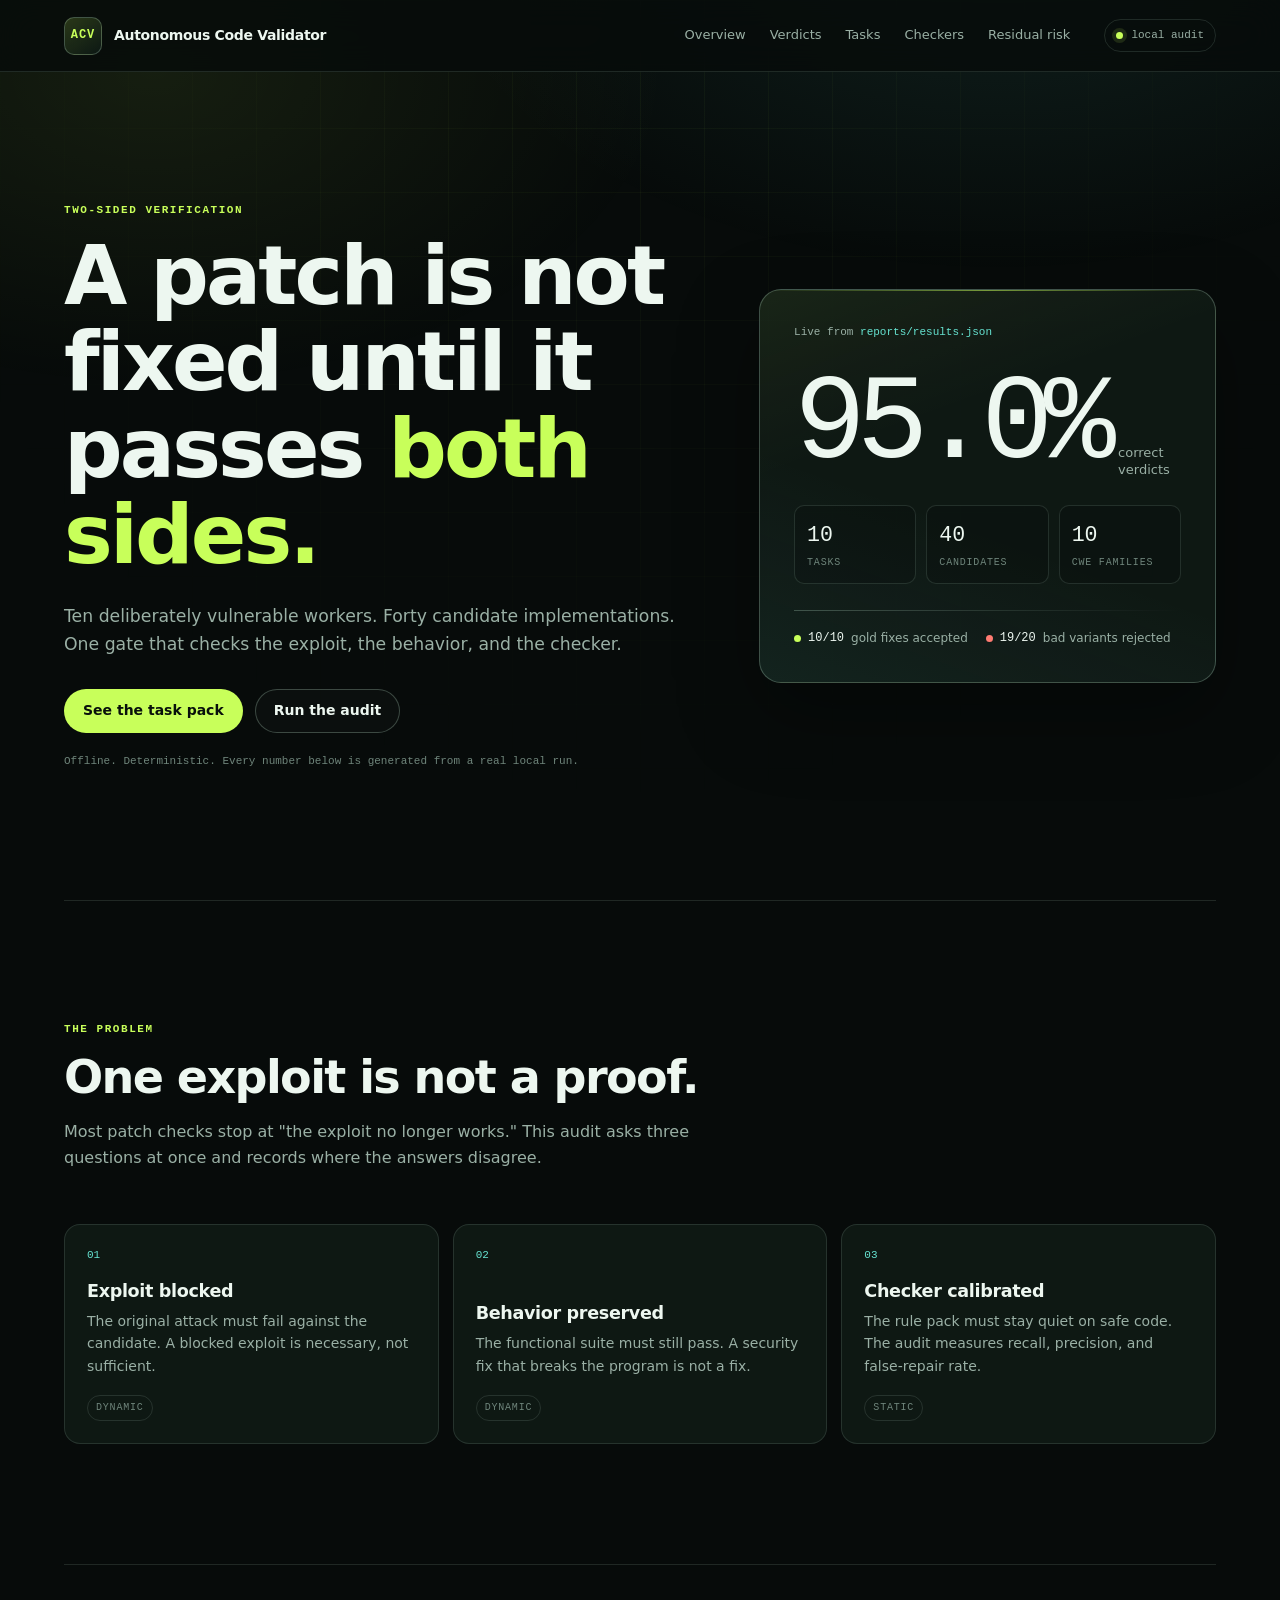
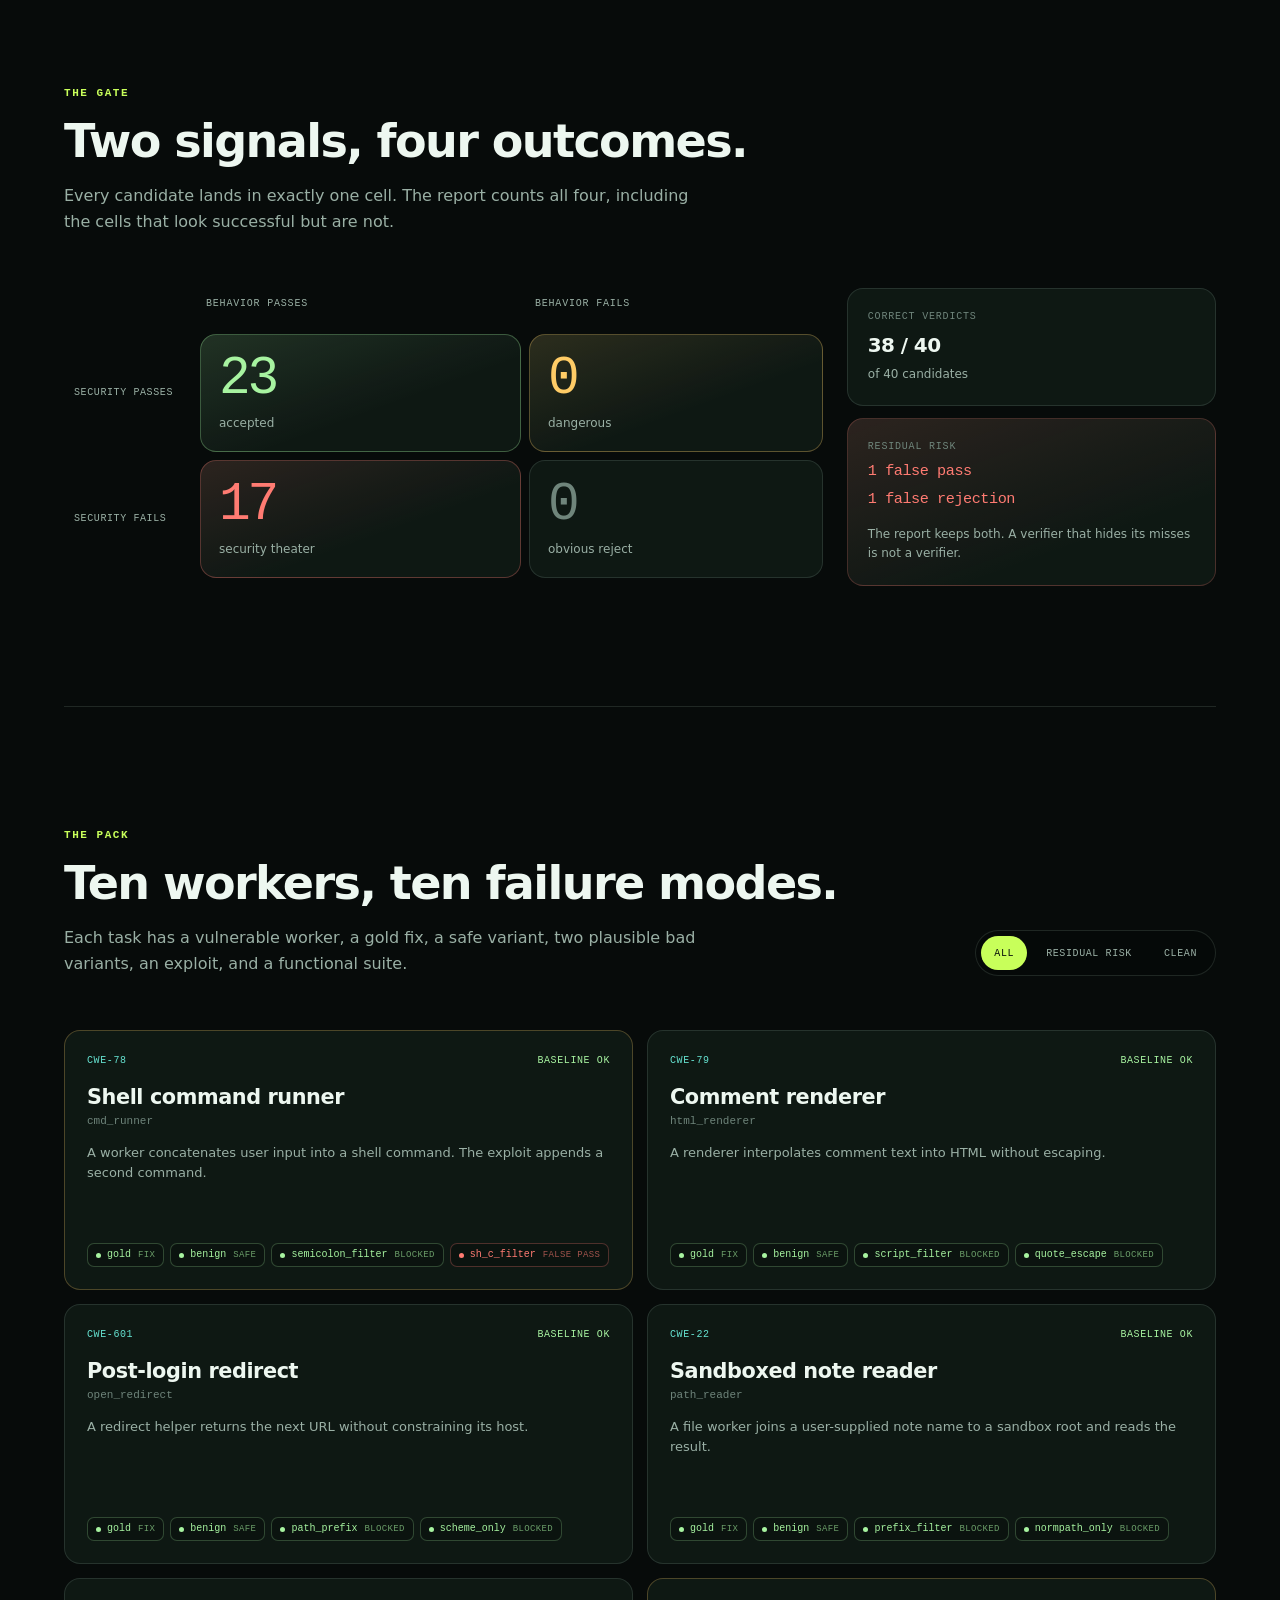
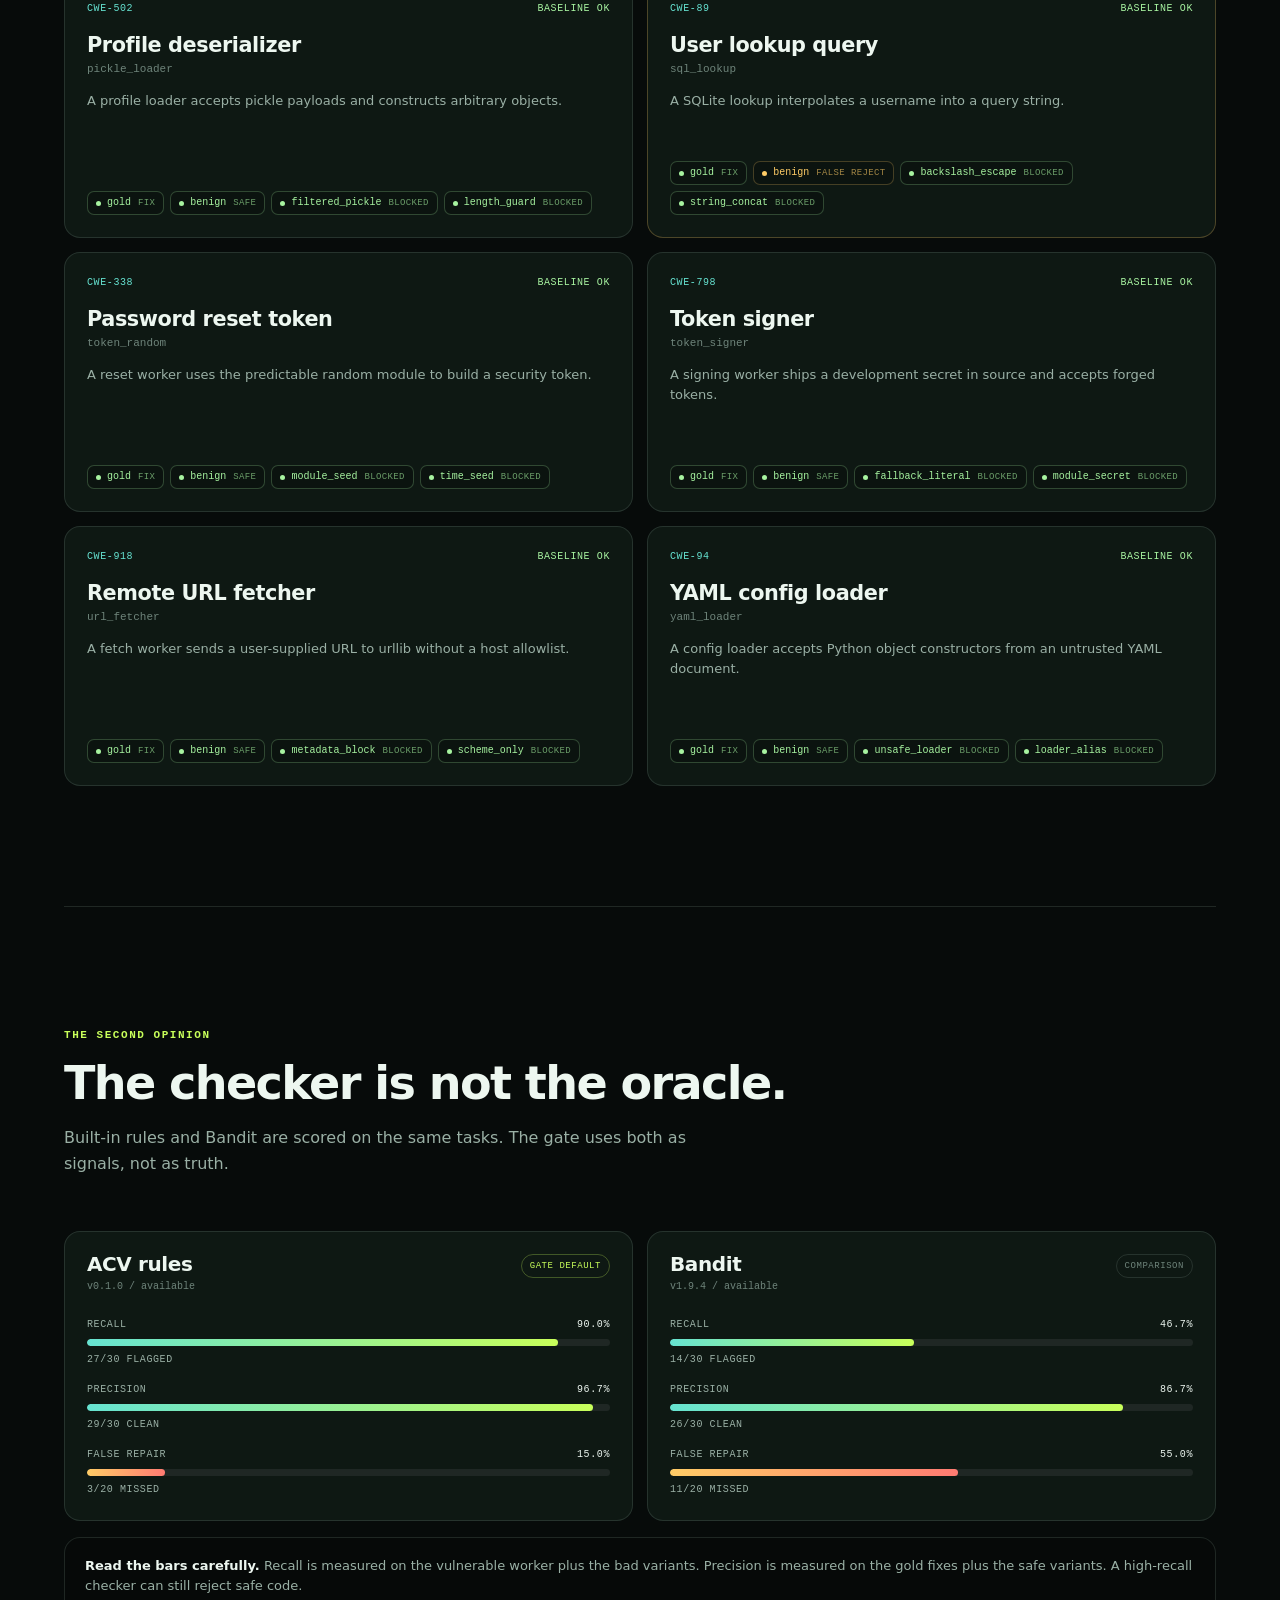
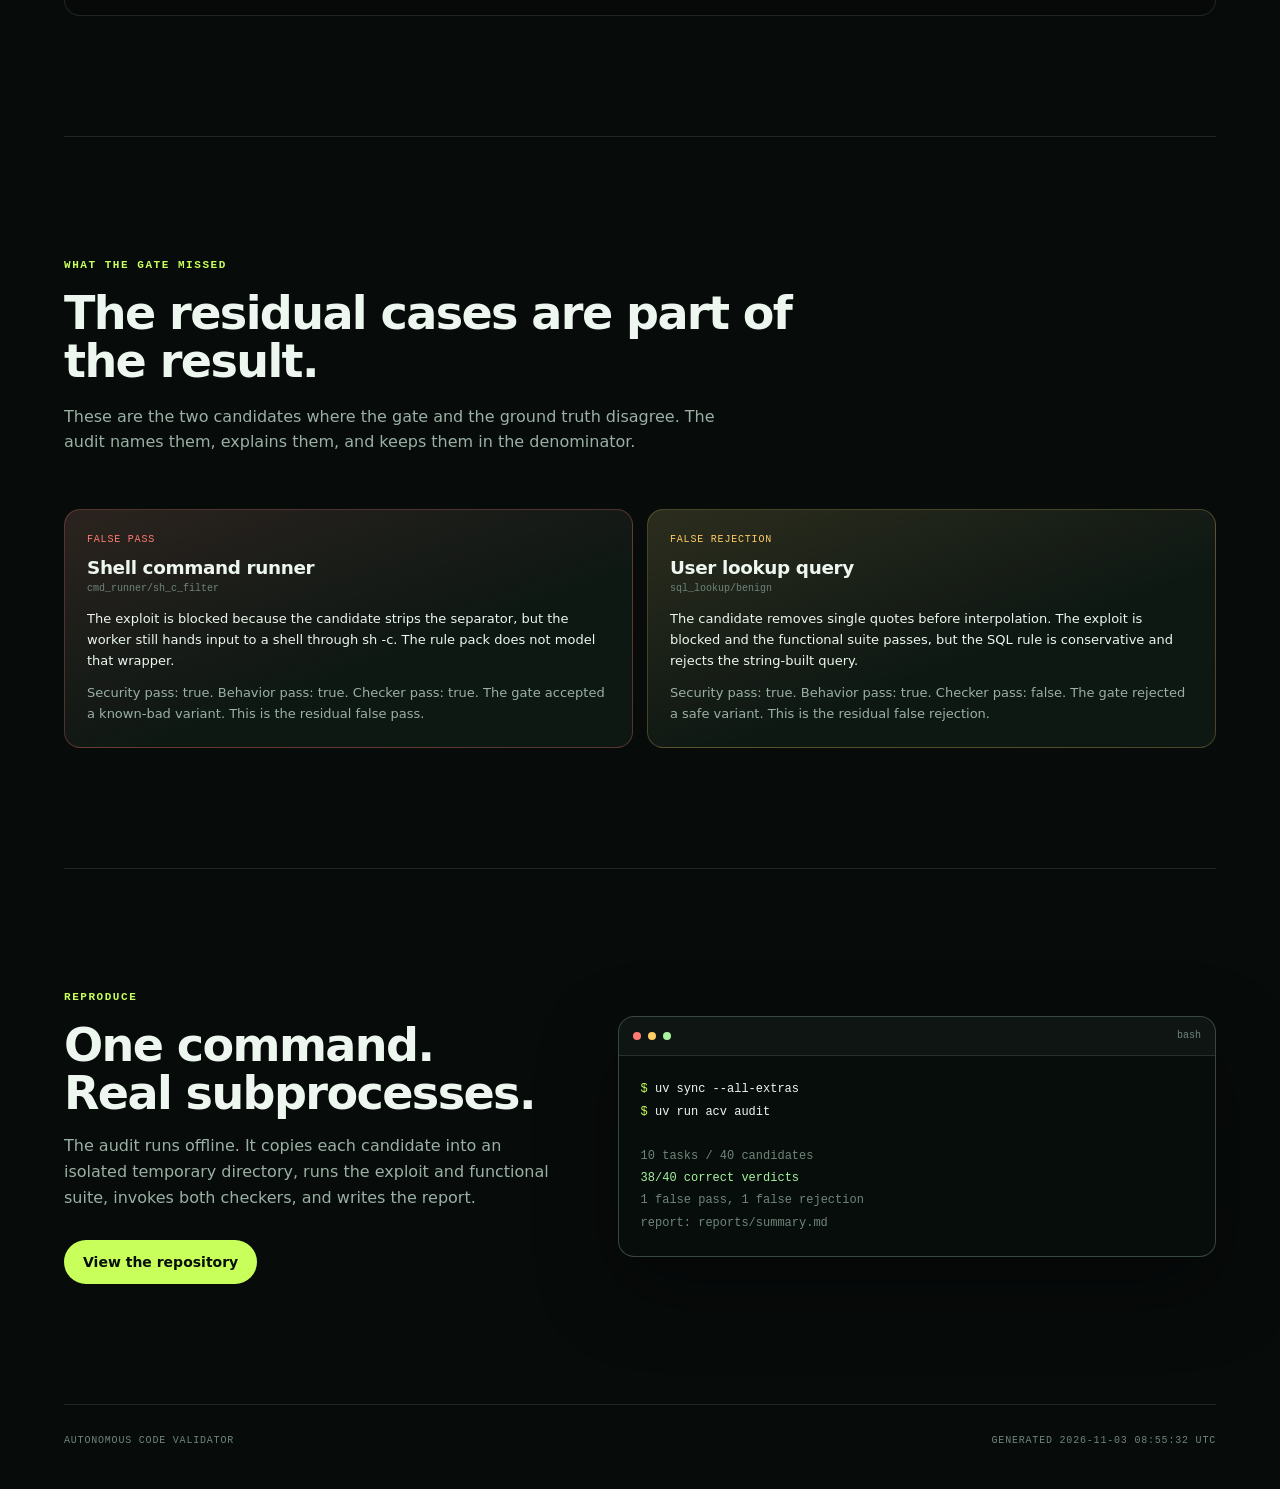
==== presentation/index.html @ c7ae1429 "Build two-sided security patch validator" ====
<!doctype html>
<html lang="en">
  <head>
    <meta charset="utf-8" />
    <meta name="viewport" content="width=device-width, initial-scale=1" />
    <meta
      name="description"
      content="Autonomous Code Validator: a two-sided audit of security workers, exploits, functional tests, and static checkers."
    />
    <title>Autonomous Code Validator | Audit Briefing</title>
    <link rel="icon" href="favicon.svg" type="image/svg+xml" />
    <link rel="stylesheet" href="styles.css" />
  </head>
  <body>
    <a class="skip-link" href="#main">Skip to content</a>
    <div class="page-grid" aria-hidden="true"></div>

    <header class="topbar">
      <a class="brand" href="#top" aria-label="ACV, Autonomous Code Validator, back to top">
        <span class="brand-mark">ACV</span>
        <span class="brand-name">Autonomous Code Validator</span>
      </a>
      <nav class="nav" aria-label="Sections">
        <a href="#overview">Overview</a>
        <a href="#verdicts">Verdicts</a>
        <a href="#tasks">Tasks</a>
        <a href="#checkers">Checkers</a>
        <a href="#residual">Residual risk</a>
      </nav>
      <span class="status-pill"><span class="status-dot" aria-hidden="true"></span> local audit</span>
    </header>

    <main id="main">
      <section id="top" class="hero">
        <div class="hero-copy">
          <p class="eyebrow">Two-sided verification</p>
          <h1>A patch is not fixed until it passes <span class="accent">both sides.</span></h1>
          <p class="lede">
            Ten deliberately vulnerable workers. Forty candidate implementations. One gate that
            checks the exploit, the behavior, and the checker.
          </p>
          <div class="hero-actions">
            <a class="button button-primary" href="#tasks">See the task pack</a>
            <a class="button button-secondary" href="#run">Run the audit</a>
          </div>
          <p class="hero-footnote">
            Offline. Deterministic. Every number below is generated from a real local run.
          </p>
        </div>

        <div class="hero-panel" aria-label="Headline audit result">
          <div class="panel-label">Live from <code>reports/results.json</code></div>
          <div class="hero-metric">
            <span class="hero-number" id="stat-accuracy">--</span>
            <span class="hero-caption">correct verdicts</span>
          </div>
          <div class="hero-submetrics">
            <div><strong id="stat-tasks">--</strong><span>tasks</span></div>
            <div><strong id="stat-candidates">--</strong><span>candidates</span></div>
            <div><strong id="stat-cwes">--</strong><span>CWE families</span></div>
          </div>
          <div class="hero-rule" aria-hidden="true"></div>
          <div class="hero-small">
            <span><i class="dot dot-good"></i><strong id="stat-gold">--</strong> gold fixes accepted</span>
            <span><i class="dot dot-bad"></i><strong id="stat-mutants">--</strong> bad variants rejected</span>
          </div>
          <div class="scanline" aria-hidden="true"></div>
        </div>
      </section>

      <section id="overview" class="section">
        <div class="section-head">
          <p class="eyebrow">The problem</p>
          <h2>One exploit is not a proof.</h2>
          <p>
            Most patch checks stop at "the exploit no longer works." This audit asks three questions
            at once and records where the answers disagree.
          </p>
        </div>
        <div class="signal-grid">
          <article class="signal-card">
            <span class="signal-index">01</span>
            <h3>Exploit blocked</h3>
            <p>
              The original attack must fail against the candidate. A blocked exploit is necessary,
              not sufficient.
            </p>
            <span class="signal-tag">dynamic</span>
          </article>
          <article class="signal-card">
            <span class="signal-index">02</span>
            <h3>Behavior preserved</h3>
            <p>
              The functional suite must still pass. A security fix that breaks the program is not a
              fix.
            </p>
            <span class="signal-tag">dynamic</span>
          </article>
          <article class="signal-card">
            <span class="signal-index">03</span>
            <h3>Checker calibrated</h3>
            <p>
              The rule pack must stay quiet on safe code. The audit measures recall, precision, and
              false-repair rate.
            </p>
            <span class="signal-tag">static</span>
          </article>
        </div>
      </section>

      <section id="verdicts" class="section">
        <div class="section-head">
          <p class="eyebrow">The gate</p>
          <h2>Two signals, four outcomes.</h2>
          <p>
            Every candidate lands in exactly one cell. The report counts all four, including the
            cells that look successful but are not.
          </p>
        </div>

        <div class="matrix-wrap">
          <table class="matrix">
            <caption class="sr-only">Two-sided verdict matrix</caption>
            <thead>
              <tr>
                <th scope="col"></th>
                <th scope="col">Behavior passes</th>
                <th scope="col">Behavior fails</th>
              </tr>
            </thead>
            <tbody>
              <tr>
                <th scope="row">Security passes</th>
                <td class="cell cell-good">
                  <strong id="matrix-ss">--</strong>
                  <span>accepted</span>
                </td>
                <td class="cell cell-warn">
                  <strong id="matrix-sf">--</strong>
                  <span>dangerous</span>
                </td>
              </tr>
              <tr>
                <th scope="row">Security fails</th>
                <td class="cell cell-bad">
                  <strong id="matrix-fs">--</strong>
                  <span>security theater</span>
                </td>
                <td class="cell cell-dead">
                  <strong id="matrix-ff">--</strong>
                  <span>obvious reject</span>
                </td>
              </tr>
            </tbody>
          </table>

          <aside class="matrix-note">
            <div class="note-block">
              <span class="note-label">Correct verdicts</span>
              <strong id="matrix-correct">--</strong>
              <span class="note-sub" id="matrix-correct-sub">of -- candidates</span>
            </div>
            <div class="note-block note-risk">
              <span class="note-label">Residual risk</span>
              <strong><span id="stat-fp">--</span> false pass</strong>
              <strong><span id="stat-fr">--</span> false rejection</strong>
              <p>The report keeps both. A verifier that hides its misses is not a verifier.</p>
            </div>
          </aside>
        </div>
      </section>

      <section id="tasks" class="section">
        <div class="section-head section-head-row">
          <div>
            <p class="eyebrow">The pack</p>
            <h2>Ten workers, ten failure modes.</h2>
            <p>
              Each task has a vulnerable worker, a gold fix, a safe variant, two plausible bad
              variants, an exploit, and a functional suite.
            </p>
          </div>
          <div class="filters" role="group" aria-label="Filter tasks">
            <button class="filter is-active" type="button" data-filter="all">All</button>
            <button class="filter" type="button" data-filter="risk">Residual risk</button>
            <button class="filter" type="button" data-filter="clean">Clean</button>
          </div>
        </div>
        <div id="task-grid" class="task-grid"></div>
      </section>

      <section id="checkers" class="section">
        <div class="section-head">
          <p class="eyebrow">The second opinion</p>
          <h2>The checker is not the oracle.</h2>
          <p>
            Built-in rules and Bandit are scored on the same tasks. The gate uses both as signals,
            not as truth.
          </p>
        </div>
        <div id="checker-grid" class="checker-grid"></div>
        <div class="checker-note">
          <p>
            <strong>Read the bars carefully.</strong> Recall is measured on the vulnerable worker
            plus the bad variants. Precision is measured on the gold fixes plus the safe variants.
            A high-recall checker can still reject safe code.
          </p>
        </div>
      </section>

      <section id="residual" class="section">
        <div class="section-head">
          <p class="eyebrow">What the gate missed</p>
          <h2>The residual cases are part of the result.</h2>
          <p>
            These are the two candidates where the gate and the ground truth disagree. The audit
            names them, explains them, and keeps them in the denominator.
          </p>
        </div>
        <div id="residual-grid" class="residual-grid"></div>
      </section>

      <section id="run" class="section run-section">
        <div class="run-copy">
          <p class="eyebrow">Reproduce</p>
          <h2>One command. Real subprocesses.</h2>
          <p>
            The audit runs offline. It copies each candidate into an isolated temporary directory,
            runs the exploit and functional suite, invokes both checkers, and writes the report.
          </p>
          <div class="run-actions">
            <a
              class="button button-primary"
              href="https://github.com/Jeevant010/Autonomous_Code_Validator"
              rel="noreferrer"
              >View the repository</a
            >
          </div>
        </div>
        <div class="terminal" aria-label="Run commands">
          <div class="terminal-bar">
            <span></span><span></span><span></span><em>bash</em>
          </div>
          <pre><code><span class="prompt">$</span> uv sync --all-extras
<span class="prompt">$</span> uv run acv audit

<span class="terminal-muted"><span id="terminal-tasks">--</span> tasks / <span id="terminal-candidates">--</span> candidates</span>
<span class="terminal-good"><span id="terminal-verdicts">--</span> correct verdicts</span>
<span class="terminal-muted"><span id="terminal-fp">--</span> false pass, <span id="terminal-fr">--</span> false rejection</span>
<span class="terminal-muted">report: reports/summary.md</span></code></pre>
        </div>
      </section>
    </main>

    <footer>
      <span>Autonomous Code Validator</span>
      <span id="generated">Generated locally</span>
    </footer>

    <script src="data.js"></script>
    <script src="app.js"></script>
  </body>
</html>
---- presentation/styles.css ----
:root {
  color-scheme: dark;
  --bg: #070b0a;
  --bg-soft: #0b1210;
  --surface: rgba(17, 27, 23, 0.82);
  --surface-solid: #111b17;
  --surface-2: #0d1713;
  --ink: #edf7f0;
  --muted: #9ab0a5;
  --faint: #6f857b;
  --line: rgba(214, 255, 230, 0.12);
  --line-strong: rgba(214, 255, 230, 0.24);
  --accent: #c8ff5a;
  --accent-soft: rgba(200, 255, 90, 0.14);
  --accent-2: #66e3d1;
  --danger: #ff7b72;
  --danger-soft: rgba(255, 123, 114, 0.12);
  --warn: #ffcc66;
  --warn-soft: rgba(255, 204, 102, 0.12);
  --good: #a7f3a0;
  --good-soft: rgba(167, 243, 160, 0.12);
  --radius: 16px;
  --radius-sm: 10px;
  --max: 1180px;
  --sans: "Inter", "Segoe UI", Roboto, system-ui, -apple-system, sans-serif;
  --mono: ui-monospace, "SFMono-Regular", Menlo, Consolas, "Liberation Mono", monospace;
}

*,
*::before,
*::after {
  box-sizing: border-box;
}

html {
  scroll-behavior: smooth;
}

body {
  margin: 0;
  min-width: 320px;
  background: var(--bg);
  color: var(--ink);
  font-family: var(--sans);
  font-size: 16px;
  line-height: 1.6;
  text-rendering: optimizeLegibility;
  -webkit-font-smoothing: antialiased;
}

::selection {
  background: var(--accent);
  color: #0a100c;
}

a {
  color: inherit;
  text-decoration: none;
}

button,
a {
  -webkit-tap-highlight-color: transparent;
}

:focus-visible {
  outline: 2px solid var(--accent);
  outline-offset: 4px;
}

.page-grid {
  position: fixed;
  inset: 0;
  z-index: -2;
  background-image:
    linear-gradient(rgba(200, 255, 90, 0.045) 1px, transparent 1px),
    linear-gradient(90deg, rgba(200, 255, 90, 0.045) 1px, transparent 1px);
  background-size: 64px 64px;
  mask-image: radial-gradient(circle at 50% 8%, black 0%, transparent 72%);
  pointer-events: none;
}

body::before {
  content: "";
  position: fixed;
  inset: 0;
  z-index: -1;
  background:
    radial-gradient(60rem 36rem at 78% -8%, rgba(102, 227, 209, 0.1), transparent 60%),
    radial-gradient(52rem 32rem at 12% 8%, rgba(200, 255, 90, 0.08), transparent 62%);
  pointer-events: none;
}

.skip-link {
  position: fixed;
  left: 16px;
  top: -80px;
  z-index: 100;
  padding: 10px 14px;
  border-radius: 999px;
  background: var(--accent);
  color: #08100b;
  font-weight: 700;
  transition: top 160ms ease;
}

.skip-link:focus {
  top: 16px;
}

.sr-only {
  position: absolute;
  width: 1px;
  height: 1px;
  padding: 0;
  margin: -1px;
  overflow: hidden;
  clip: rect(0, 0, 0, 0);
  white-space: nowrap;
  border: 0;
}

/* Top bar */

.topbar {
  position: sticky;
  top: 0;
  z-index: 20;
  display: flex;
  align-items: center;
  justify-content: space-between;
  gap: 24px;
  min-height: 72px;
  padding: 0 clamp(20px, 5vw, 64px);
  border-bottom: 1px solid var(--line);
  background: rgba(7, 11, 10, 0.82);
  backdrop-filter: blur(16px);
}

.brand {
  display: inline-flex;
  align-items: center;
  gap: 12px;
  font-weight: 700;
  letter-spacing: -0.02em;
}

.brand-mark {
  display: grid;
  place-items: center;
  width: 38px;
  height: 38px;
  border: 1px solid var(--line-strong);
  border-radius: 10px;
  background: linear-gradient(145deg, rgba(200, 255, 90, 0.18), rgba(102, 227, 209, 0.05));
  color: var(--accent);
  font-family: var(--mono);
  font-size: 12px;
  letter-spacing: 0.08em;
}

.brand-name {
  font-size: 14px;
}

.nav {
  display: flex;
  align-items: center;
  gap: 4px;
  margin-left: auto;
}

.nav a {
  padding: 8px 10px;
  border-radius: 8px;
  color: var(--muted);
  font-size: 13px;
  transition: color 160ms ease, background 160ms ease;
}

.nav a:hover {
  background: rgba(255, 255, 255, 0.04);
  color: var(--ink);
}

.status-pill {
  display: inline-flex;
  align-items: center;
  gap: 8px;
  padding: 7px 11px;
  border: 1px solid var(--line);
  border-radius: 999px;
  color: var(--muted);
  font-family: var(--mono);
  font-size: 11px;
  white-space: nowrap;
}

.status-dot {
  width: 7px;
  height: 7px;
  border-radius: 50%;
  background: var(--accent);
  box-shadow: 0 0 0 4px rgba(200, 255, 90, 0.12);
  animation: pulse 2.4s ease-in-out infinite;
}

/* Layout */

main,
footer {
  width: min(var(--max), calc(100% - clamp(32px, 10vw, 128px)));
  margin-inline: auto;
}

.hero {
  display: grid;
  grid-template-columns: minmax(0, 1.15fr) minmax(320px, 0.85fr);
  gap: clamp(32px, 6vw, 80px);
  align-items: center;
  min-height: calc(100vh - 72px);
  padding: clamp(56px, 10vh, 120px) 0;
}

.hero-copy {
  animation: rise 700ms cubic-bezier(0.2, 0.7, 0.2, 1) both;
}

.eyebrow {
  margin: 0 0 14px;
  color: var(--accent);
  font-family: var(--mono);
  font-size: 11px;
  font-weight: 600;
  letter-spacing: 0.14em;
  text-transform: uppercase;
}

h1,
h2,
h3 {
  margin: 0;
  font-weight: 650;
  letter-spacing: -0.035em;
  line-height: 1.05;
}

h1 {
  max-width: 13ch;
  font-size: clamp(2.9rem, 6.4vw, 5.9rem);
}

h2 {
  font-size: clamp(2rem, 3.6vw, 3.4rem);
}

h3 {
  font-size: 1.1rem;
  letter-spacing: -0.02em;
}

.accent {
  color: var(--accent);
}

.lede {
  max-width: 56ch;
  margin: 24px 0 0;
  color: var(--muted);
  font-size: clamp(1rem, 1.35vw, 1.2rem);
  line-height: 1.65;
}

.hero-actions,
.run-actions {
  display: flex;
  flex-wrap: wrap;
  gap: 12px;
  margin-top: 30px;
}

.button {
  display: inline-flex;
  align-items: center;
  justify-content: center;
  min-height: 44px;
  padding: 0 18px;
  border: 1px solid transparent;
  border-radius: 999px;
  font-size: 14px;
  font-weight: 650;
  transition: transform 160ms ease, background 160ms ease, border-color 160ms ease;
}

.button:hover {
  transform: translateY(-1px);
}

.button-primary {
  background: var(--accent);
  color: #08100b;
}

.button-primary:hover {
  background: #d6ff86;
}

.button-secondary {
  border-color: var(--line-strong);
  background: rgba(255, 255, 255, 0.02);
  color: var(--ink);
}

.button-secondary:hover {
  border-color: var(--accent);
  background: var(--accent-soft);
}

.hero-footnote {
  margin: 20px 0 0;
  color: var(--faint);
  font-family: var(--mono);
  font-size: 11px;
}

/* Hero panel */

.hero-panel {
  position: relative;
  overflow: hidden;
  padding: clamp(24px, 3vw, 34px);
  border: 1px solid var(--line-strong);
  border-radius: calc(var(--radius) + 6px);
  background:
    linear-gradient(160deg, rgba(200, 255, 90, 0.06), transparent 34%),
    linear-gradient(20deg, rgba(102, 227, 209, 0.06), transparent 42%),
    var(--surface);
  box-shadow: 0 30px 80px rgba(0, 0, 0, 0.35);
  animation: rise 700ms 120ms cubic-bezier(0.2, 0.7, 0.2, 1) both;
}

.panel-label {
  color: var(--muted);
  font-family: var(--mono);
  font-size: 11px;
}

.panel-label code {
  color: var(--accent-2);
}

.hero-metric {
  display: flex;
  align-items: baseline;
  gap: 12px;
  margin: 30px 0 10px;
}

.hero-number {
  font-family: var(--mono);
  font-size: clamp(4.4rem, 10vw, 7.5rem);
  font-weight: 500;
  letter-spacing: -0.08em;
  line-height: 0.9;
  color: var(--ink);
}

.hero-caption {
  max-width: 8ch;
  color: var(--muted);
  font-size: 13px;
  line-height: 1.3;
}

.hero-submetrics {
  display: grid;
  grid-template-columns: repeat(3, 1fr);
  gap: 10px;
  margin-top: 26px;
}

.hero-submetrics div {
  display: flex;
  flex-direction: column;
  gap: 2px;
  padding: 12px;
  border: 1px solid var(--line);
  border-radius: var(--radius-sm);
  background: rgba(0, 0, 0, 0.16);
}

.hero-submetrics strong {
  font-family: var(--mono);
  font-size: 1.35rem;
  font-weight: 500;
}

.hero-submetrics span {
  color: var(--faint);
  font-family: var(--mono);
  font-size: 10px;
  text-transform: uppercase;
  letter-spacing: 0.08em;
}

.hero-rule {
  height: 1px;
  margin: 26px 0 18px;
  background: linear-gradient(90deg, var(--line-strong), transparent);
}

.hero-small {
  display: flex;
  flex-wrap: wrap;
  gap: 12px 18px;
  color: var(--muted);
  font-size: 12px;
}

.hero-small span {
  display: inline-flex;
  align-items: center;
  gap: 7px;
}

.hero-small strong {
  color: var(--ink);
  font-family: var(--mono);
  font-weight: 500;
}

.dot {
  width: 7px;
  height: 7px;
  border-radius: 50%;
}

.dot-good {
  background: var(--accent);
}

.dot-bad {
  background: var(--danger);
}

.scanline {
  position: absolute;
  left: 0;
  right: 0;
  top: 0;
  height: 1px;
  background: linear-gradient(90deg, transparent, var(--accent), transparent);
  opacity: 0.55;
  animation: scan 5.5s linear infinite;
}

/* Sections */

.section {
  padding: clamp(64px, 10vw, 120px) 0;
  border-top: 1px solid var(--line);
}

.section-head {
  max-width: 760px;
  margin-bottom: clamp(30px, 5vw, 54px);
}

.section-head p:not(.eyebrow) {
  max-width: 64ch;
  margin: 18px 0 0;
  color: var(--muted);
}

.section-head-row {
  display: flex;
  align-items: end;
  justify-content: space-between;
  gap: 24px;
  max-width: none;
}

.section-head-row p:not(.eyebrow) {
  max-width: 64ch;
}

/* Signal cards */

.signal-grid {
  display: grid;
  grid-template-columns: repeat(3, 1fr);
  gap: 14px;
}

.signal-card {
  position: relative;
  display: flex;
  flex-direction: column;
  min-height: 220px;
  padding: 22px;
  border: 1px solid var(--line);
  border-radius: var(--radius);
  background: var(--surface);
  transition: transform 180ms ease, border-color 180ms ease;
}

.signal-card:hover {
  transform: translateY(-3px);
  border-color: var(--line-strong);
}

.signal-index {
  color: var(--accent-2);
  font-family: var(--mono);
  font-size: 11px;
}

.signal-card h3 {
  margin-top: auto;
  margin-bottom: 10px;
}

.signal-card p {
  margin: 0;
  color: var(--muted);
  font-size: 14px;
}

.signal-tag {
  align-self: flex-start;
  margin-top: 18px;
  padding: 4px 8px;
  border: 1px solid var(--line);
  border-radius: 999px;
  color: var(--faint);
  font-family: var(--mono);
  font-size: 10px;
  text-transform: uppercase;
  letter-spacing: 0.08em;
}

/* Matrix */

.matrix-wrap {
  display: grid;
  grid-template-columns: minmax(0, 1.35fr) minmax(260px, 0.65fr);
  gap: 16px;
  align-items: stretch;
}

.matrix {
  width: 100%;
  border-collapse: separate;
  border-spacing: 8px;
}

.matrix th {
  color: var(--muted);
  font-size: 12px;
  font-weight: 500;
  text-align: left;
}

.matrix thead th:not(:first-child) {
  padding: 0 0 6px 6px;
  font-family: var(--mono);
  font-size: 10px;
  text-transform: uppercase;
  letter-spacing: 0.08em;
}

.matrix tbody th {
  width: 120px;
  padding-left: 2px;
  font-family: var(--mono);
  font-size: 10px;
  text-transform: uppercase;
  letter-spacing: 0.06em;
}

.cell {
  min-height: 132px;
  padding: 18px;
  border: 1px solid var(--line);
  border-radius: var(--radius);
  background: var(--surface);
  vertical-align: top;
}

.cell strong {
  display: block;
  font-family: var(--mono);
  font-size: clamp(2rem, 4.5vw, 3.3rem);
  font-weight: 500;
  letter-spacing: -0.06em;
  line-height: 1;
}

.cell span {
  display: block;
  margin-top: 8px;
  color: var(--muted);
  font-size: 12px;
}

.cell-good {
  border-color: rgba(167, 243, 160, 0.3);
  background: linear-gradient(160deg, var(--good-soft), transparent 60%), var(--surface);
}

.cell-good strong {
  color: var(--good);
}

.cell-warn {
  border-color: rgba(255, 204, 102, 0.3);
  background: linear-gradient(160deg, var(--warn-soft), transparent 60%), var(--surface);
}

.cell-warn strong {
  color: var(--warn);
}

.cell-bad {
  border-color: rgba(255, 123, 114, 0.3);
  background: linear-gradient(160deg, var(--danger-soft), transparent 60%), var(--surface);
}

.cell-bad strong {
  color: var(--danger);
}

.cell-dead strong {
  color: var(--faint);
}

.matrix-note {
  display: flex;
  flex-direction: column;
  gap: 12px;
}

.note-block {
  display: flex;
  flex-direction: column;
  gap: 4px;
  padding: 20px;
  border: 1px solid var(--line);
  border-radius: var(--radius);
  background: var(--surface);
}

.note-label {
  color: var(--faint);
  font-family: var(--mono);
  font-size: 10px;
  text-transform: uppercase;
  letter-spacing: 0.08em;
}

.note-block strong {
  font-size: 1.25rem;
  letter-spacing: -0.03em;
}

.note-sub {
  color: var(--muted);
  font-size: 12px;
}

.note-risk {
  flex: 1;
  border-color: rgba(255, 123, 114, 0.22);
  background: linear-gradient(160deg, var(--danger-soft), transparent 70%), var(--surface);
}

.note-risk strong {
  color: var(--danger);
  font-family: var(--mono);
  font-size: 0.95rem;
  font-weight: 500;
}

.note-risk p {
  margin: 10px 0 0;
  color: var(--muted);
  font-size: 12px;
  line-height: 1.55;
}

/* Task cards */

.filters {
  display: inline-flex;
  flex-wrap: nowrap;
  gap: 6px;
  padding: 5px;
  border: 1px solid var(--line);
  border-radius: 999px;
  background: rgba(0, 0, 0, 0.16);
}

.filter {
  min-height: 34px;
  padding: 0 12px;
  border: 1px solid transparent;
  border-radius: 999px;
  background: transparent;
  color: var(--muted);
  font-family: var(--mono);
  font-size: 10px;
  text-transform: uppercase;
  letter-spacing: 0.06em;
  cursor: pointer;
  transition: background 160ms ease, color 160ms ease;
}

.filter:hover {
  color: var(--ink);
}

.filter.is-active {
  background: var(--accent);
  color: #08100b;
}

.task-grid {
  display: grid;
  grid-template-columns: repeat(2, minmax(0, 1fr));
  gap: 14px;
}

.task-card {
  position: relative;
  display: flex;
  flex-direction: column;
  min-height: 260px;
  padding: 22px;
  border: 1px solid var(--line);
  border-radius: var(--radius);
  background: var(--surface);
  transition: transform 180ms ease, border-color 180ms ease;
  animation: rise 500ms cubic-bezier(0.2, 0.7, 0.2, 1) both;
}

.task-card:hover {
  transform: translateY(-3px);
  border-color: var(--line-strong);
}

.task-card.is-risk {
  border-color: rgba(255, 204, 102, 0.26);
}

.task-card.is-hidden {
  display: none;
}

.task-top {
  display: flex;
  align-items: center;
  justify-content: space-between;
  gap: 12px;
}

.cwe,
.baseline {
  font-family: var(--mono);
  font-size: 10px;
  letter-spacing: 0.06em;
  text-transform: uppercase;
}

.cwe {
  color: var(--accent-2);
}

.baseline {
  color: var(--faint);
}

.baseline.is-ok {
  color: var(--good);
}

.baseline.is-fail {
  color: var(--danger);
}

.task-card h3 {
  margin-top: 18px;
  font-size: 1.3rem;
}

.task-id {
  margin-top: 4px;
  color: var(--faint);
  font-family: var(--mono);
  font-size: 11px;
}

.task-summary {
  margin: 12px 0 0;
  color: var(--muted);
  font-size: 13px;
  line-height: 1.55;
}

.candidate-row {
  display: flex;
  flex-wrap: wrap;
  gap: 6px;
  margin-top: auto;
  padding-top: 18px;
}

.chip {
  display: inline-flex;
  align-items: center;
  gap: 6px;
  padding: 5px 8px;
  border: 1px solid var(--line);
  border-radius: 7px;
  background: rgba(0, 0, 0, 0.18);
  color: var(--muted);
  font-family: var(--mono);
  font-size: 10px;
  line-height: 1.2;
}

.chip-dot {
  width: 5px;
  height: 5px;
  border-radius: 50%;
  background: var(--faint);
}

.chip-outcome {
  margin-left: 1px;
  font-size: 9px;
  opacity: 0.62;
  text-transform: uppercase;
  letter-spacing: 0.04em;
}

.chip-good {
  border-color: rgba(167, 243, 160, 0.24);
  color: var(--good);
}

.chip-good .chip-dot {
  background: var(--good);
}

.chip-warn {
  border-color: rgba(255, 204, 102, 0.24);
  color: var(--warn);
}

.chip-warn .chip-dot {
  background: var(--warn);
}

.chip-bad {
  border-color: rgba(255, 123, 114, 0.28);
  color: var(--danger);
}

.chip-bad .chip-dot {
  background: var(--danger);
}

/* Checkers */

.checker-grid {
  display: grid;
  grid-template-columns: repeat(2, minmax(0, 1fr));
  gap: 14px;
}

.checker-card {
  padding: 22px;
  border: 1px solid var(--line);
  border-radius: var(--radius);
  background: var(--surface);
}

.checker-head {
  display: flex;
  align-items: start;
  justify-content: space-between;
  gap: 16px;
}

.checker-head h3 {
  font-size: 1.25rem;
}

.checker-version {
  margin-top: 4px;
  color: var(--faint);
  font-family: var(--mono);
  font-size: 10px;
}

.badge {
  padding: 4px 8px;
  border: 1px solid var(--line);
  border-radius: 999px;
  color: var(--faint);
  font-family: var(--mono);
  font-size: 9px;
  text-transform: uppercase;
  letter-spacing: 0.06em;
}

.badge.is-default {
  border-color: rgba(200, 255, 90, 0.28);
  color: var(--accent);
}

.meter-group {
  display: grid;
  gap: 14px;
  margin-top: 22px;
}

.meter {
  display: grid;
  gap: 6px;
}

.meter-label {
  display: flex;
  justify-content: space-between;
  gap: 12px;
  color: var(--muted);
  font-family: var(--mono);
  font-size: 10px;
  text-transform: uppercase;
  letter-spacing: 0.06em;
}

.meter-label strong {
  color: var(--ink);
  font-weight: 500;
}

.bar {
  height: 7px;
  overflow: hidden;
  border-radius: 999px;
  background: rgba(255, 255, 255, 0.07);
}

.bar span {
  display: block;
  height: 100%;
  border-radius: inherit;
  background: linear-gradient(90deg, var(--accent-2), var(--accent));
  transition: width 700ms cubic-bezier(0.2, 0.7, 0.2, 1);
}

.bar.is-danger span {
  background: linear-gradient(90deg, var(--warn), var(--danger));
}

.checker-note {
  margin-top: 16px;
  padding: 18px 20px;
  border: 1px solid var(--line);
  border-radius: var(--radius);
  background: rgba(0, 0, 0, 0.14);
}

.checker-note p {
  margin: 0;
  color: var(--muted);
  font-size: 13px;
}

.checker-note strong {
  color: var(--ink);
}

/* Residual */

.residual-grid {
  display: grid;
  grid-template-columns: repeat(2, minmax(0, 1fr));
  gap: 14px;
}

.residual-card {
  padding: 22px;
  border: 1px solid rgba(255, 204, 102, 0.24);
  border-radius: var(--radius);
  background: linear-gradient(160deg, var(--warn-soft), transparent 60%), var(--surface);
}

.residual-card.is-false-pass {
  border-color: rgba(255, 123, 114, 0.28);
  background: linear-gradient(160deg, var(--danger-soft), transparent 60%), var(--surface);
}

.residual-kicker {
  color: var(--warn);
  font-family: var(--mono);
  font-size: 10px;
  text-transform: uppercase;
  letter-spacing: 0.08em;
}

.residual-card.is-false-pass .residual-kicker {
  color: var(--danger);
}

.residual-card h3 {
  margin-top: 10px;
  font-size: 1.15rem;
}

.residual-id {
  margin-top: 4px;
  color: var(--faint);
  font-family: var(--mono);
  font-size: 10px;
}

.residual-card p {
  margin: 12px 0 0;
  color: var(--muted);
  font-size: 13px;
}

.residual-reason {
  color: var(--ink) !important;
}

/* Run section */

.run-section {
  display: grid;
  grid-template-columns: minmax(0, 0.9fr) minmax(0, 1.1fr);
  gap: clamp(28px, 5vw, 64px);
  align-items: center;
}

.run-copy p:not(.eyebrow) {
  max-width: 54ch;
  color: var(--muted);
}

.terminal {
  overflow: hidden;
  border: 1px solid var(--line-strong);
  border-radius: var(--radius);
  background: #070d0a;
  box-shadow: 0 30px 80px rgba(0, 0, 0, 0.35);
}

.terminal-bar {
  display: flex;
  align-items: center;
  gap: 7px;
  padding: 11px 14px;
  border-bottom: 1px solid var(--line);
  background: rgba(255, 255, 255, 0.03);
}

.terminal-bar span {
  width: 8px;
  height: 8px;
  border-radius: 50%;
  background: var(--faint);
}

.terminal-bar span:nth-child(1) {
  background: #ff7b72;
}

.terminal-bar span:nth-child(2) {
  background: #ffcc66;
}

.terminal-bar span:nth-child(3) {
  background: #a7f3a0;
}

.terminal-bar em {
  margin-left: auto;
  color: var(--faint);
  font-family: var(--mono);
  font-size: 10px;
  font-style: normal;
}

.terminal pre {
  margin: 0;
  padding: 22px;
  overflow-x: auto;
  color: var(--ink);
  font-family: var(--mono);
  font-size: 12px;
  line-height: 1.85;
}

.prompt {
  color: var(--accent);
}

.terminal-muted {
  color: var(--faint);
}

.terminal-good {
  color: var(--good);
}

/* Footer */

footer {
  display: flex;
  justify-content: space-between;
  gap: 20px;
  padding: 28px 0 40px;
  border-top: 1px solid var(--line);
  color: var(--faint);
  font-family: var(--mono);
  font-size: 10px;
  text-transform: uppercase;
  letter-spacing: 0.08em;
}

/* Motion */

@keyframes rise {
  from {
    opacity: 0;
    transform: translateY(14px);
  }
  to {
    opacity: 1;
    transform: translateY(0);
  }
}

@keyframes pulse {
  0%,
  100% {
    box-shadow: 0 0 0 4px rgba(200, 255, 90, 0.08);
  }
  50% {
    box-shadow: 0 0 0 7px rgba(200, 255, 90, 0.02);
  }
}

@keyframes scan {
  0% {
    transform: translateY(0);
    opacity: 0;
  }
  10% {
    opacity: 0.55;
  }
  90% {
    opacity: 0.55;
  }
  100% {
    transform: translateY(430px);
    opacity: 0;
  }
}

/* Responsive */

@media (max-width: 980px) {
  .hero {
    grid-template-columns: 1fr;
    min-height: auto;
  }

  .section-head-row {
    align-items: start;
    flex-direction: column;
  }

  .hero-panel {
    max-width: 560px;
  }

  .signal-grid {
    grid-template-columns: 1fr;
  }

  .signal-card {
    min-height: 0;
  }

  .matrix-wrap,
  .run-section {
    grid-template-columns: 1fr;
  }

  .task-grid,
  .checker-grid,
  .residual-grid {
    grid-template-columns: 1fr;
  }
}

@media (max-width: 900px) {
  .nav {
    display: none;
  }

  .topbar {
    gap: 12px;
  }
}

@media (max-width: 760px) {
  .brand-name {
    display: none;
  }

  .hero {
    padding-top: 56px;
  }

  h1 {
    font-size: clamp(2.6rem, 13vw, 4.2rem);
  }

  .section-head-row {
    align-items: start;
    flex-direction: column;
  }

  .matrix {
    border-spacing: 5px;
  }

  .cell {
    min-height: 100px;
    padding: 14px;
  }

  .cell strong {
    font-size: 2rem;
  }

  .matrix tbody th {
    width: 82px;
    font-size: 9px;
  }

  .hero-submetrics {
    grid-template-columns: 1fr;
  }

  footer {
    flex-direction: column;
    gap: 8px;
  }
}

@media (max-width: 560px) {
  .matrix {
    border-spacing: 4px;
  }

  .matrix thead th:not(:first-child) {
    font-size: 9px;
    letter-spacing: 0.04em;
  }

  .matrix tbody th {
    width: 64px;
    font-size: 8px;
    letter-spacing: 0.03em;
  }

  .cell {
    min-height: 82px;
    padding: 10px;
  }

  .cell strong {
    font-size: 1.7rem;
  }

  .cell span {
    font-size: 10px;
  }
}

@media (prefers-reduced-motion: reduce) {
  html {
    scroll-behavior: auto;
  }

  *,
  *::before,
  *::after {
    animation-duration: 0.01ms !important;
    animation-iteration-count: 1 !important;
    transition-duration: 0.01ms !important;
  }
}

@media print {
  :root {
    color-scheme: light;
    --bg: #ffffff;
    --ink: #0b1210;
    --muted: #3f524a;
    --surface: #f5f8f6;
    --line: rgba(0, 0, 0, 0.14);
  }

  body::before,
  .page-grid,
  .topbar,
  .hero-actions,
  .filters,
  .scanline,
  footer {
    display: none;
  }

  .section {
    break-inside: avoid;
  }

  .button,
  .terminal {
    display: none;
  }
}
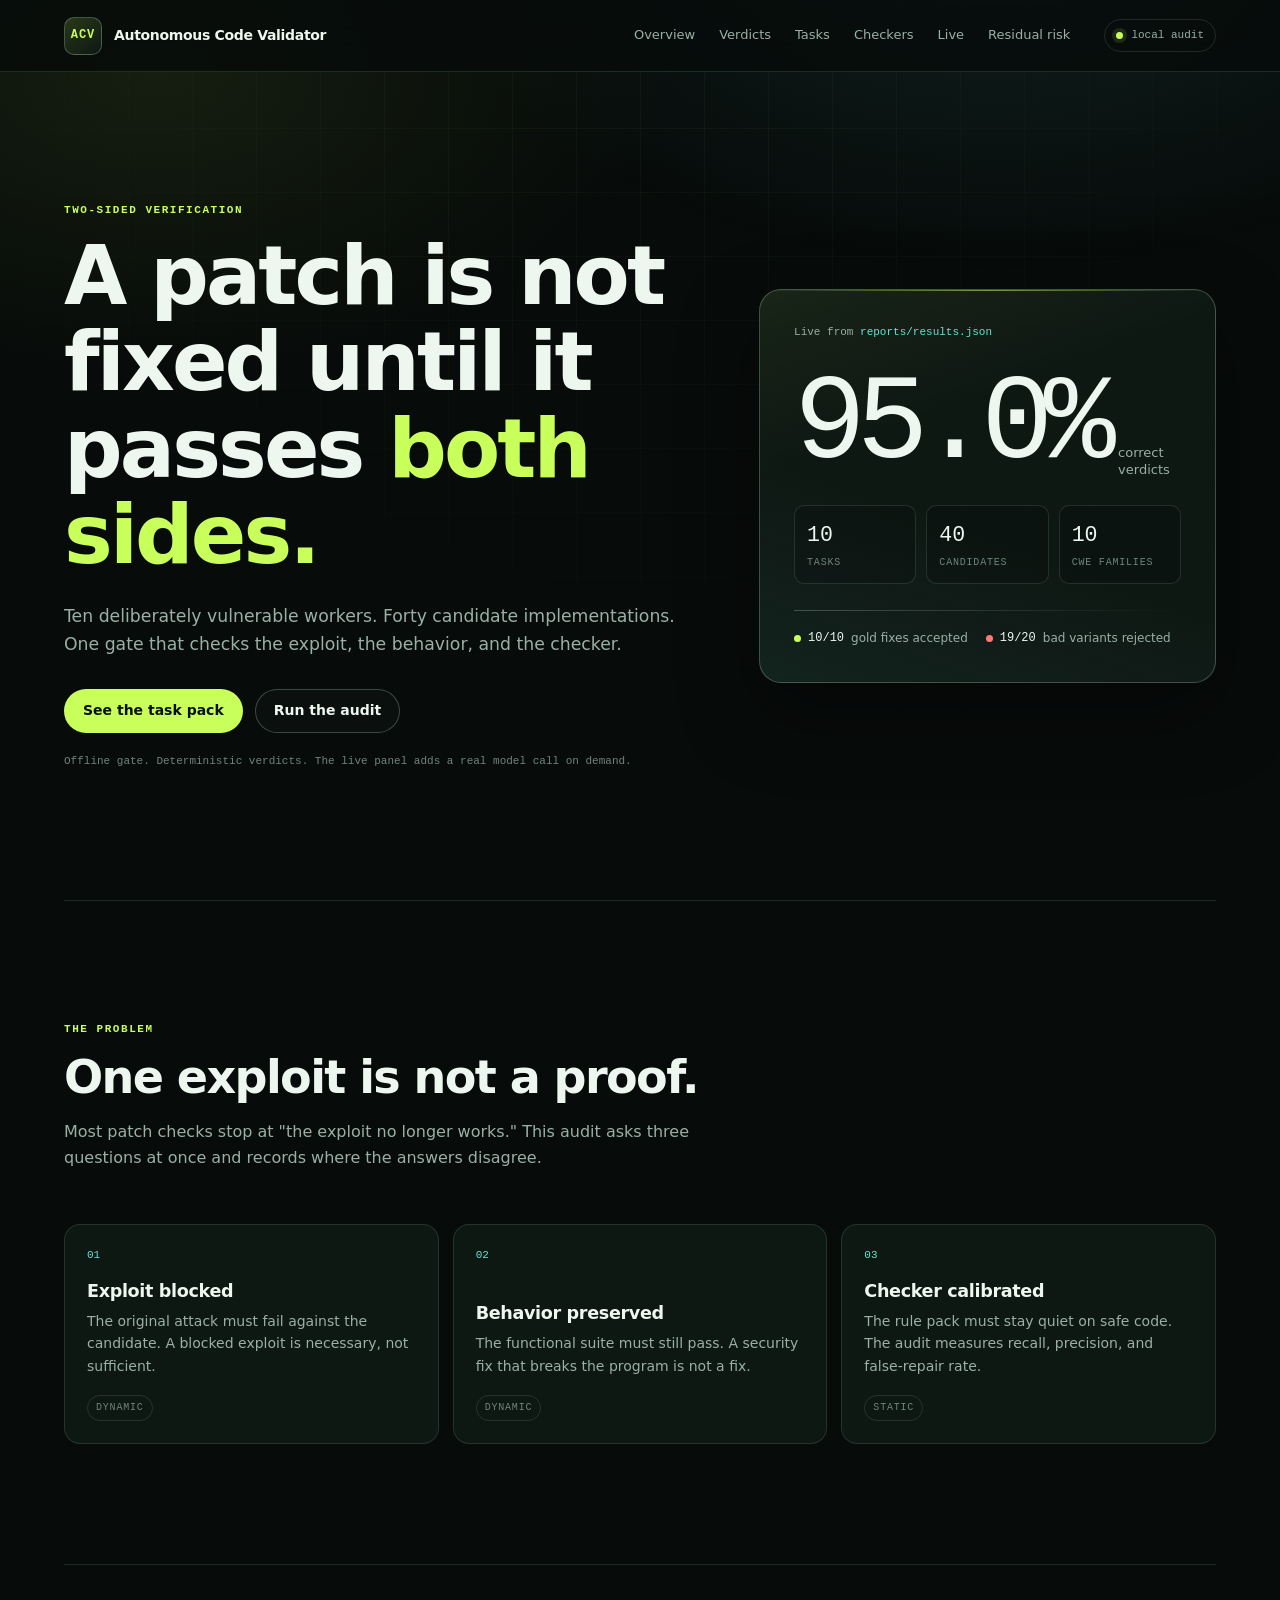
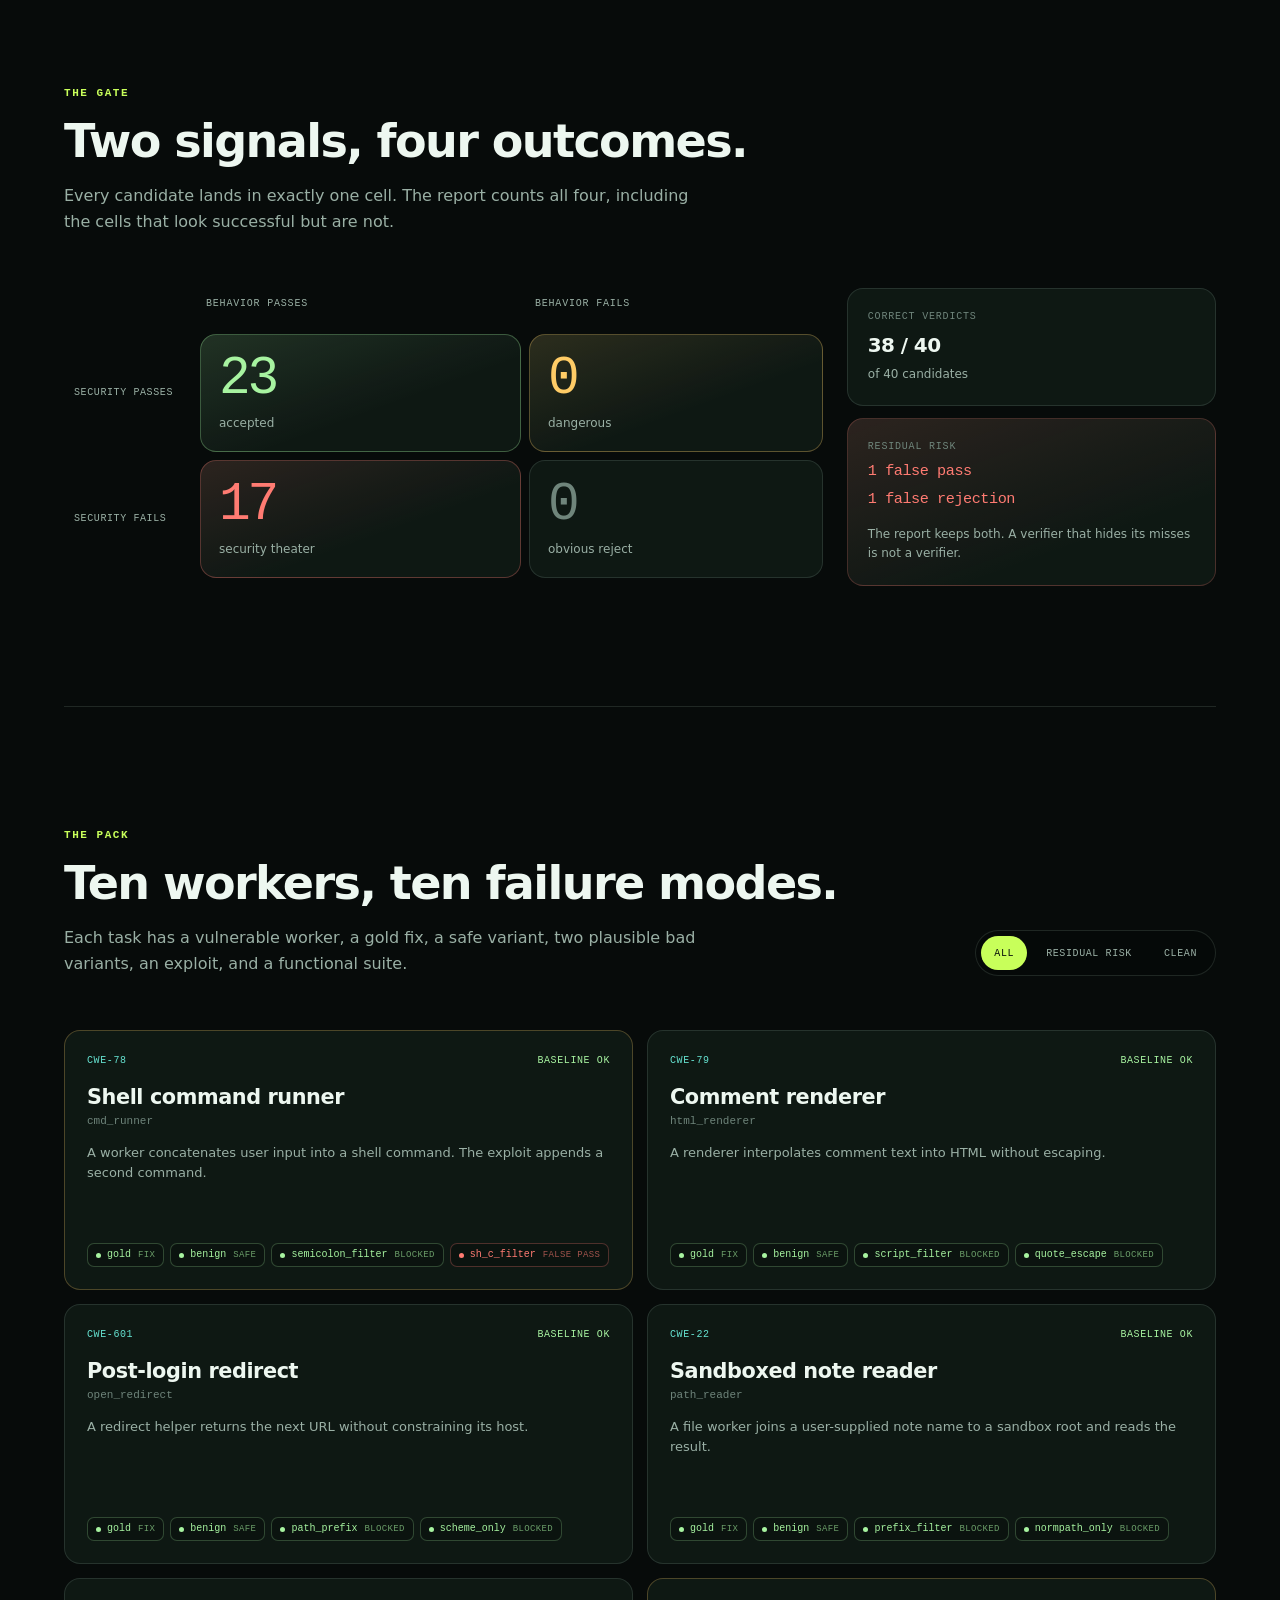
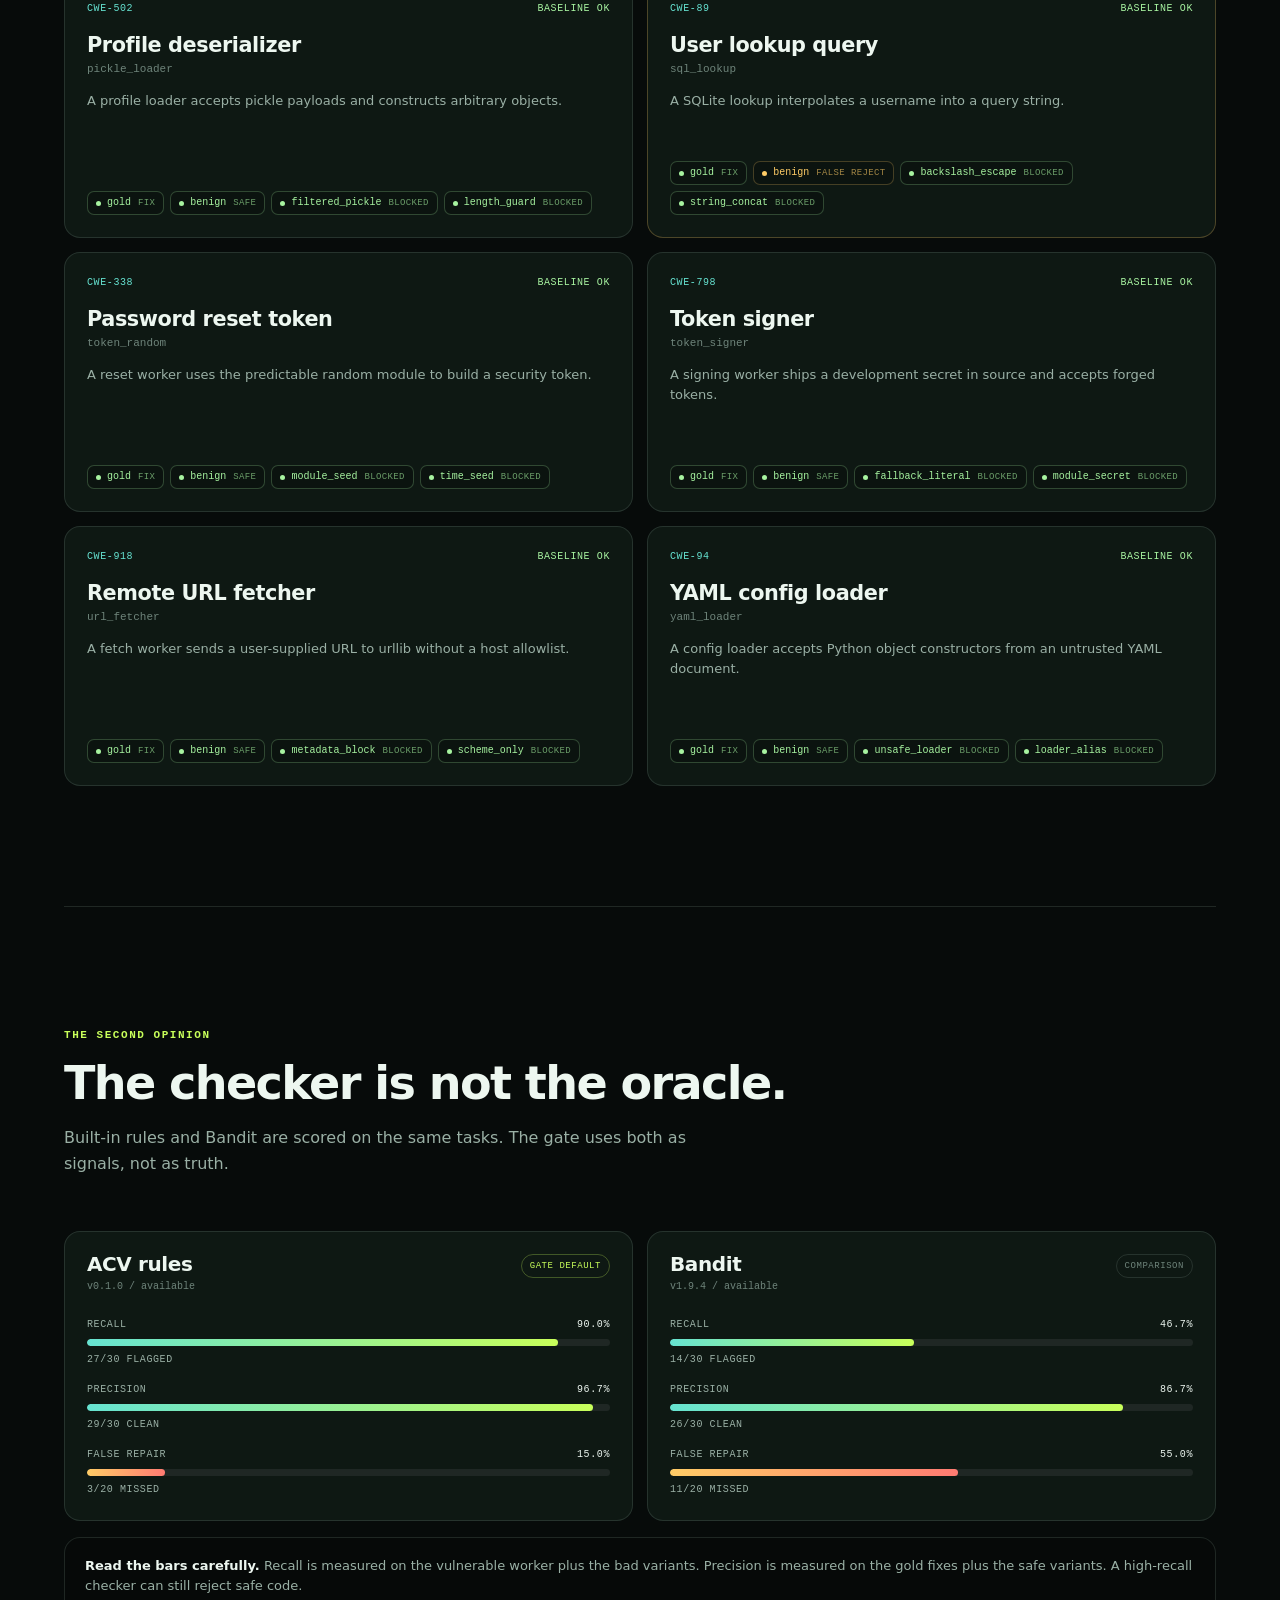
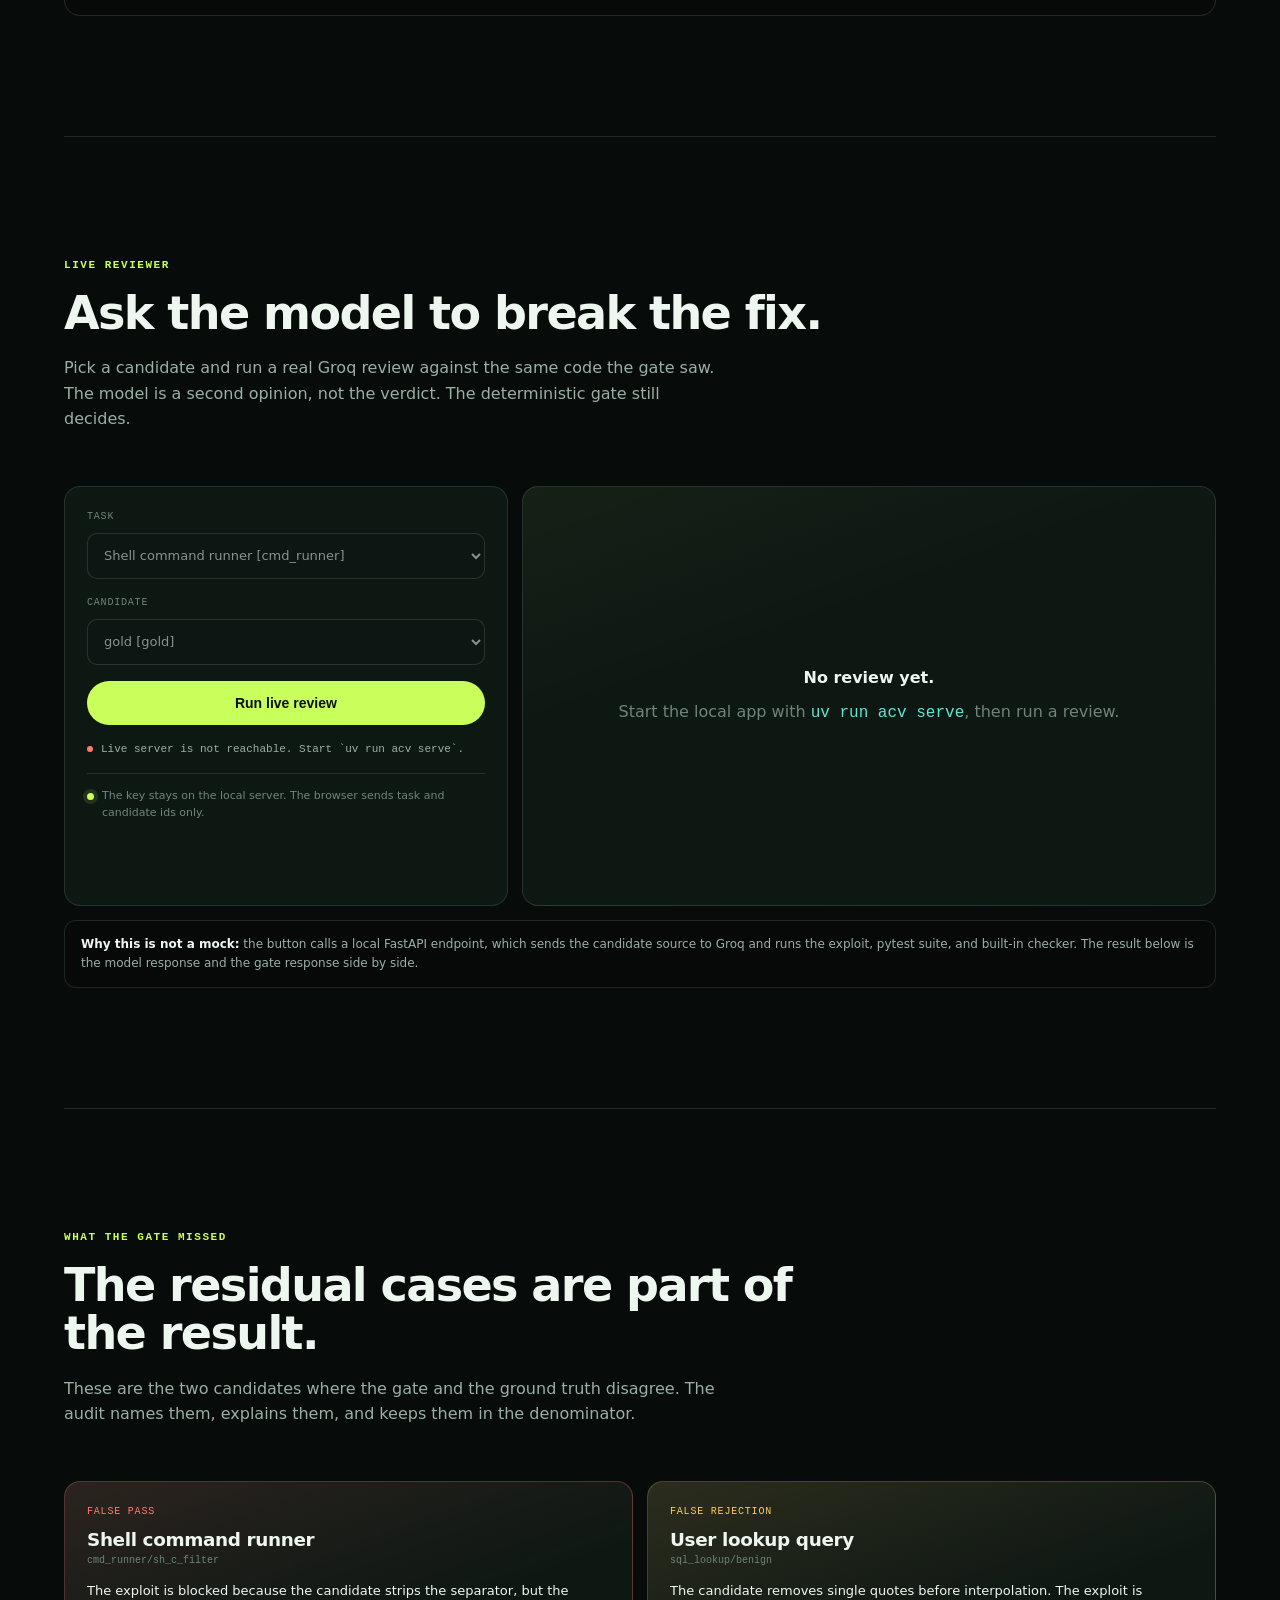
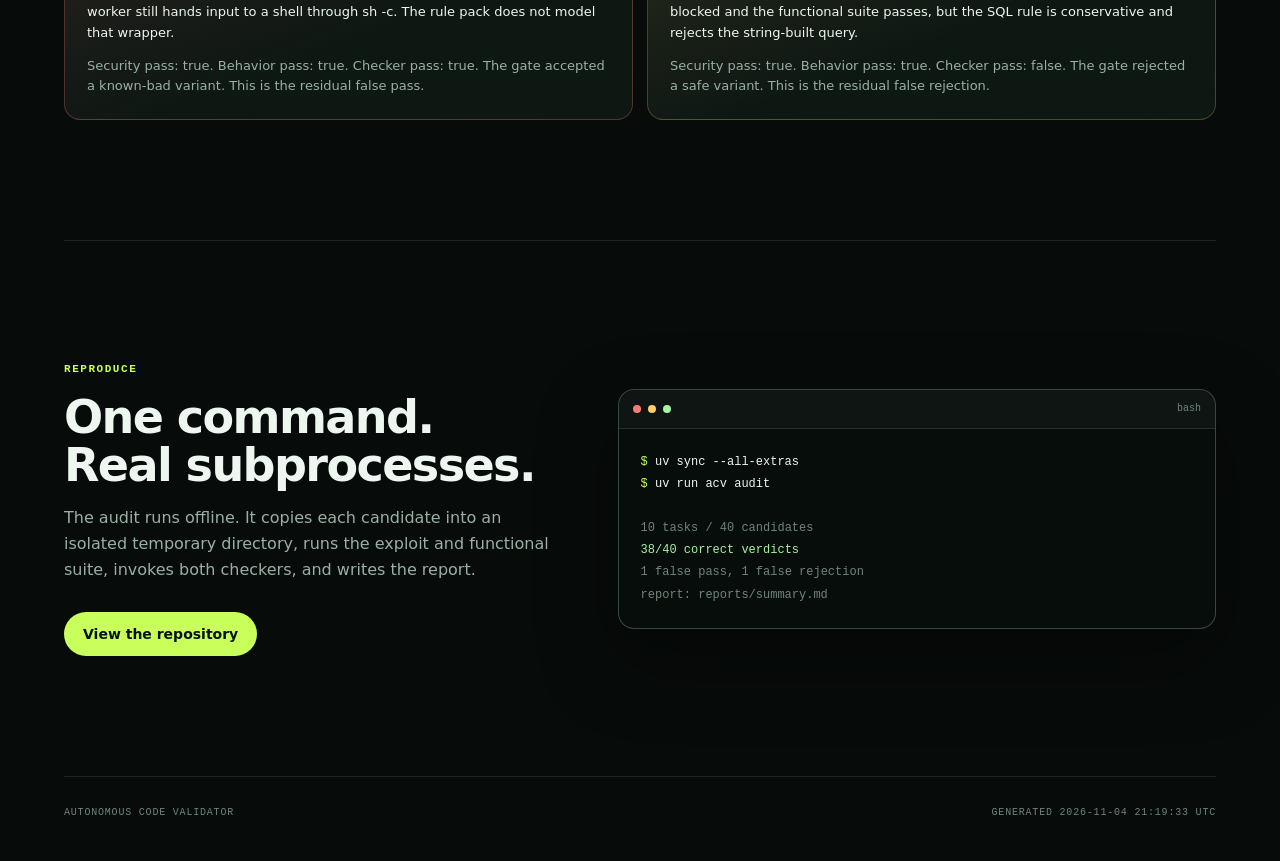
==== commit 5a15aeb7: "Add live Groq reviewer and local API" ====
--- a/presentation/index.html
+++ b/presentation/index.html
@@ -25,6 +25,7 @@
         <a href="#verdicts">Verdicts</a>
         <a href="#tasks">Tasks</a>
         <a href="#checkers">Checkers</a>
+        <a href="#live">Live</a>
         <a href="#residual">Residual risk</a>
       </nav>
       <span class="status-pill"><span class="status-dot" aria-hidden="true"></span> local audit</span>
@@ -44,7 +45,7 @@
             <a class="button button-secondary" href="#run">Run the audit</a>
           </div>
           <p class="hero-footnote">
-            Offline. Deterministic. Every number below is generated from a real local run.
+            Offline gate. Deterministic verdicts. The live panel adds a real model call on demand.
           </p>
         </div>
 
@@ -208,6 +209,48 @@
         </div>
       </section>
 
+      <section id="live" class="section live-section">
+        <div class="section-head">
+          <p class="eyebrow">Live reviewer</p>
+          <h2>Ask the model to break the fix.</h2>
+          <p>
+            Pick a candidate and run a real Groq review against the same code the gate saw. The
+            model is a second opinion, not the verdict. The deterministic gate still decides.
+          </p>
+        </div>
+        <div class="live-shell">
+          <div class="live-controls">
+            <div class="live-field">
+              <label for="live-task">Task</label>
+              <select id="live-task"></select>
+            </div>
+            <div class="live-field">
+              <label for="live-candidate">Candidate</label>
+              <select id="live-candidate"></select>
+            </div>
+            <button id="live-run" class="button button-primary" type="button">
+              Run live review
+            </button>
+            <p id="live-status" class="live-status" aria-live="polite">Checking server...</p>
+            <div class="live-key-note">
+              <span class="status-dot" aria-hidden="true"></span>
+              The key stays on the local server. The browser sends task and candidate ids only.
+            </div>
+          </div>
+          <div id="live-result" class="live-result" aria-live="polite">
+            <div class="live-empty">
+              <strong>No review yet.</strong>
+              <span>Start the local app with <code>uv run acv serve</code>, then run a review.</span>
+            </div>
+          </div>
+        </div>
+        <div class="live-note">
+          <strong>Why this is not a mock:</strong> the button calls a local FastAPI endpoint, which
+          sends the candidate source to Groq and runs the exploit, pytest suite, and built-in
+          checker. The result below is the model response and the gate response side by side.
+        </div>
+      </section>
+
       <section id="residual" class="section">
         <div class="section-head">
           <p class="eyebrow">What the gate missed</p>
--- a/presentation/styles.css
+++ b/presentation/styles.css
@@ -983,6 +983,334 @@
   color: var(--ink);
 }
 
+/* Live reviewer */
+
+.live-shell {
+  display: grid;
+  grid-template-columns: minmax(0, 0.78fr) minmax(0, 1.22fr);
+  gap: 14px;
+}
+
+.live-controls {
+  display: flex;
+  flex-direction: column;
+  gap: 16px;
+  padding: 22px;
+  border: 1px solid var(--line);
+  border-radius: var(--radius);
+  background: var(--surface);
+}
+
+.live-field {
+  display: grid;
+  gap: 8px;
+}
+
+.live-field label {
+  color: var(--faint);
+  font-family: var(--mono);
+  font-size: 10px;
+  letter-spacing: 0.08em;
+  text-transform: uppercase;
+}
+
+.live-field select {
+  width: 100%;
+  min-height: 46px;
+  padding: 0 12px;
+  border: 1px solid var(--line-strong);
+  border-radius: var(--radius-sm);
+  background: var(--surface-2);
+  color: var(--ink);
+  font: inherit;
+  font-size: 13px;
+}
+
+.live-field select:disabled {
+  cursor: not-allowed;
+  opacity: 0.55;
+}
+
+.live-controls .button {
+  justify-content: center;
+  width: 100%;
+}
+
+.live-status {
+  display: flex;
+  align-items: center;
+  gap: 8px;
+  margin: 0;
+  color: var(--muted);
+  font-family: var(--mono);
+  font-size: 11px;
+  line-height: 1.5;
+}
+
+.live-status::before {
+  width: 6px;
+  height: 6px;
+  flex: none;
+  border-radius: 50%;
+  background: var(--warn);
+  content: "";
+}
+
+.live-status.is-ready::before {
+  background: var(--good);
+}
+
+.live-status.is-error::before {
+  background: var(--danger);
+}
+
+.live-key-note {
+  display: flex;
+  gap: 8px;
+  padding-top: 14px;
+  border-top: 1px solid var(--line);
+  color: var(--faint);
+  font-size: 11px;
+  line-height: 1.5;
+}
+
+.live-key-note .status-dot {
+  flex: none;
+  margin-top: 5px;
+}
+
+.live-result {
+  min-height: 420px;
+  padding: 22px;
+  border: 1px solid var(--line);
+  border-radius: var(--radius);
+  background:
+    linear-gradient(160deg, rgba(200, 255, 90, 0.045), transparent 36%),
+    var(--surface);
+}
+
+.live-empty {
+  display: grid;
+  min-height: 374px;
+  place-content: center;
+  gap: 8px;
+  text-align: center;
+  color: var(--faint);
+}
+
+.live-empty strong {
+  color: var(--ink);
+}
+
+.live-empty code {
+  color: var(--accent-2);
+}
+
+.live-result-head {
+  display: flex;
+  align-items: start;
+  justify-content: space-between;
+  gap: 16px;
+}
+
+.live-kicker {
+  color: var(--faint);
+  font-family: var(--mono);
+  font-size: 10px;
+  letter-spacing: 0.08em;
+  text-transform: uppercase;
+}
+
+.live-result h3 {
+  margin-top: 6px;
+  font-size: 1.3rem;
+}
+
+.verdict-pill {
+  padding: 6px 10px;
+  border: 1px solid var(--line);
+  border-radius: 999px;
+  color: var(--faint);
+  font-family: var(--mono);
+  font-size: 10px;
+  letter-spacing: 0.06em;
+  text-transform: uppercase;
+  white-space: nowrap;
+}
+
+.verdict-pill.is-good {
+  border-color: rgba(167, 243, 160, 0.28);
+  background: var(--good-soft);
+  color: var(--good);
+}
+
+.verdict-pill.is-bad {
+  border-color: rgba(255, 123, 114, 0.3);
+  background: var(--danger-soft);
+  color: var(--danger);
+}
+
+.verdict-pill.is-warn {
+  border-color: rgba(255, 204, 102, 0.3);
+  background: var(--warn-soft);
+  color: var(--warn);
+}
+
+.live-summary {
+  margin: 16px 0 0;
+  color: var(--muted);
+  font-size: 14px;
+}
+
+.live-meta {
+  display: grid;
+  grid-template-columns: repeat(2, minmax(0, 1fr));
+  gap: 8px;
+  margin-top: 18px;
+}
+
+.live-meta div {
+  display: grid;
+  gap: 2px;
+  padding: 10px 12px;
+  border: 1px solid var(--line);
+  border-radius: var(--radius-sm);
+  background: rgba(0, 0, 0, 0.14);
+}
+
+.live-meta span {
+  color: var(--faint);
+  font-family: var(--mono);
+  font-size: 9px;
+  letter-spacing: 0.07em;
+  text-transform: uppercase;
+}
+
+.live-meta strong {
+  overflow-wrap: anywhere;
+  font-size: 12px;
+  font-weight: 500;
+}
+
+.live-agreement {
+  margin-top: 14px;
+  padding: 12px 14px;
+  border-left: 2px solid var(--warn);
+  background: var(--warn-soft);
+  color: var(--muted);
+  font-size: 12px;
+}
+
+.live-agreement.is-good {
+  border-color: var(--good);
+  background: var(--good-soft);
+}
+
+.live-agreement.is-bad {
+  border-color: var(--danger);
+  background: var(--danger-soft);
+}
+
+.live-agreement strong {
+  color: var(--ink);
+}
+
+.live-block {
+  margin-top: 18px;
+}
+
+.live-block h4 {
+  margin: 0 0 8px;
+  color: var(--ink);
+  font-family: var(--mono);
+  font-size: 10px;
+  letter-spacing: 0.08em;
+  text-transform: uppercase;
+}
+
+.live-block p {
+  margin: 0;
+  color: var(--muted);
+  font-size: 13px;
+}
+
+.live-finding {
+  padding: 12px 0;
+  border-top: 1px solid var(--line);
+}
+
+.live-finding:first-child {
+  padding-top: 0;
+  border-top: 0;
+}
+
+.live-finding-top {
+  display: flex;
+  align-items: center;
+  gap: 8px;
+  flex-wrap: wrap;
+}
+
+.severity {
+  padding: 3px 7px;
+  border: 1px solid var(--line);
+  border-radius: 999px;
+  color: var(--faint);
+  font-family: var(--mono);
+  font-size: 9px;
+  letter-spacing: 0.06em;
+  text-transform: uppercase;
+}
+
+.severity.is-high {
+  border-color: rgba(255, 123, 114, 0.3);
+  background: var(--danger-soft);
+  color: var(--danger);
+}
+
+.severity.is-medium {
+  border-color: rgba(255, 204, 102, 0.3);
+  background: var(--warn-soft);
+  color: var(--warn);
+}
+
+.live-finding strong {
+  display: block;
+  margin-top: 6px;
+  font-size: 13px;
+}
+
+.live-finding p {
+  margin: 6px 0 0;
+  color: var(--muted);
+  font-size: 12px;
+}
+
+.live-test-gaps {
+  margin: 0;
+  padding-left: 18px;
+  color: var(--muted);
+  font-size: 12px;
+}
+
+.live-test-gaps li {
+  margin: 4px 0;
+}
+
+.live-note {
+  margin-top: 14px;
+  padding: 14px 16px;
+  border: 1px solid var(--line);
+  border-radius: 12px;
+  background: rgba(0, 0, 0, 0.12);
+  color: var(--muted);
+  font-size: 12px;
+}
+
+.live-note strong {
+  color: var(--ink);
+}
+
 /* Residual */
 
 .residual-grid {
@@ -1206,6 +1534,18 @@
   .checker-grid,
   .residual-grid {
     grid-template-columns: 1fr;
+  }
+
+  .live-shell {
+    grid-template-columns: 1fr;
+  }
+
+  .live-result {
+    min-height: 0;
+  }
+
+  .live-empty {
+    min-height: 260px;
   }
 }
 
